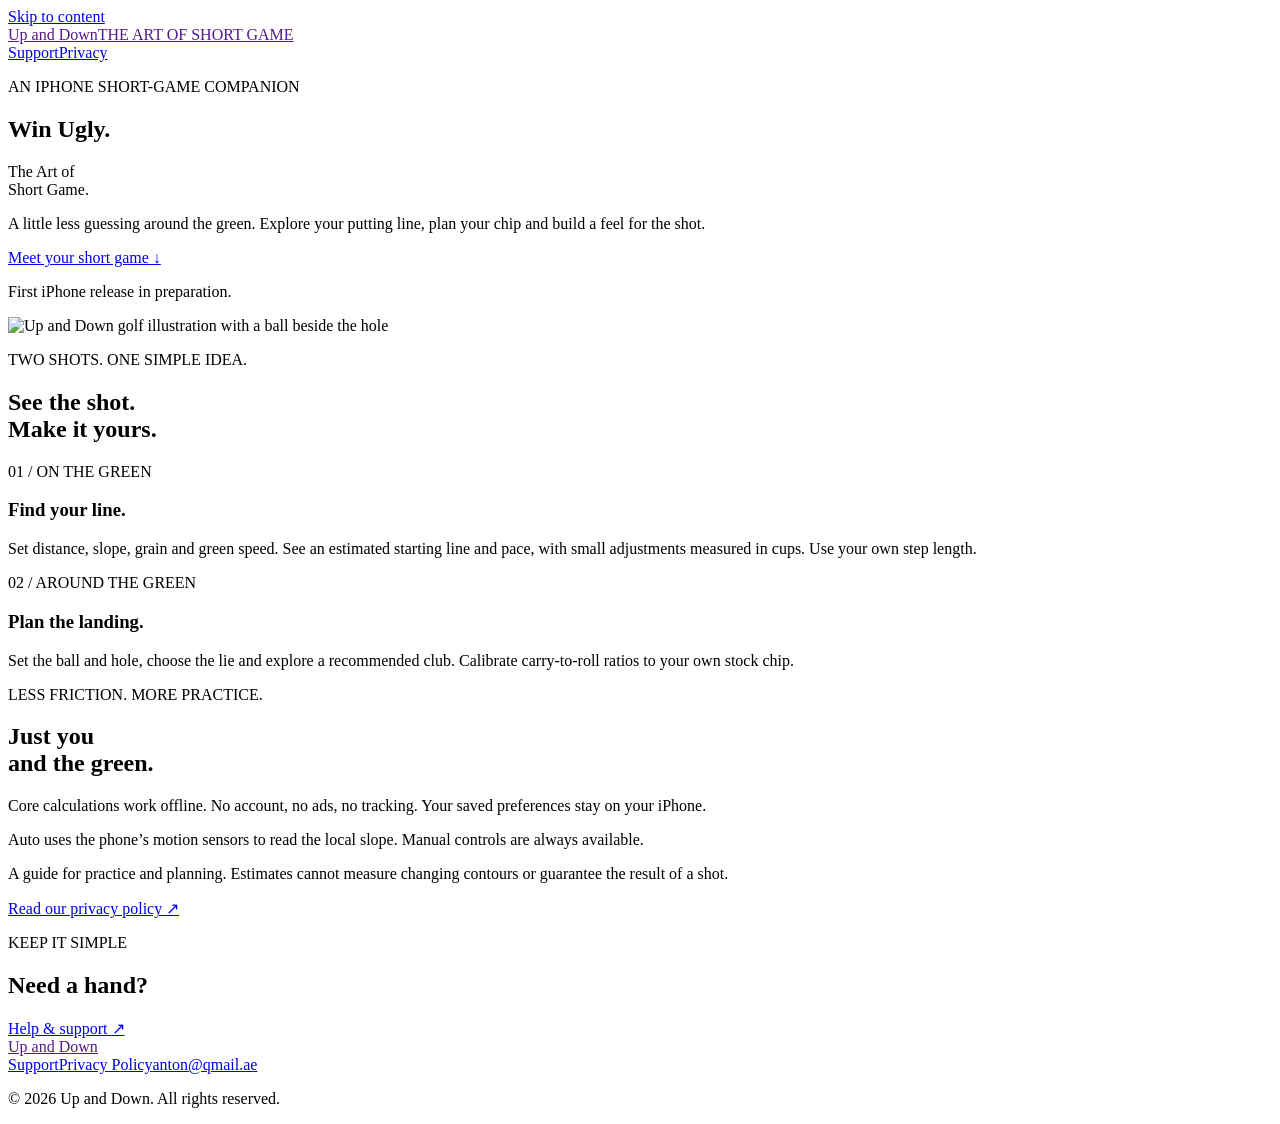
==== index.html @ eceee54b "Publish Up and Down support and privacy website" ====
<!doctype html><html lang="en"><head><base href="/up-and-down-support/"><meta charset="utf-8"><meta name="viewport" content="width=device-width,initial-scale=1"><meta name="description" content="Up and Down — an iPhone companion for putting and chipping. Support, practical guidance and privacy information."><meta name="theme-color" content="#849640"><link rel="icon" href="assets/icon.png"><link rel="stylesheet" href="style.css"><title>Win Ugly. · Up and Down</title></head><body><a class="skip" href="#main">Skip to content</a><header><a class="brand" href="">Up and Down<span>THE ART OF SHORT GAME</span></a><nav aria-label="Main navigation"><a href="support/">Support</a><a href="privacy/">Privacy</a></nav></header><main id="main"><section class="hero"><div class="hero-copy"><p class="eyebrow">AN IPHONE SHORT-GAME COMPANION</p><h1>Win Ugly.</h1><p class="tagline">The Art of<br>Short Game.</p><p class="intro">A little less guessing around the green. Explore your putting line, plan your chip and build a feel for the shot.</p><a class="cta" href="#game">Meet your short game <span>↓</span></a><p class="launch-note">First iPhone release in preparation.</p></div><div class="hero-art"><img src="assets/brand.jpg" alt="Up and Down golf illustration with a ball beside the hole" fetchpriority="high"></div></section><section class="game-section" id="game"><p class="eyebrow">TWO SHOTS. ONE SIMPLE IDEA.</p><h2>See the shot.<br>Make it yours.</h2><div class="game-grid"><article><span class="section-number">01 / ON THE GREEN</span><h3>Find your line.</h3><p>Set distance, slope, grain and green speed. See an estimated starting line and pace, with small adjustments measured in cups. Use your own step length.</p></article><article><span class="section-number">02 / AROUND THE GREEN</span><h3>Plan the landing.</h3><p>Set the ball and hole, choose the lie and explore a recommended club. Calibrate carry-to-roll ratios to your own stock chip.</p></article></div></section><section class="quiet"><div><p class="eyebrow">LESS FRICTION. MORE PRACTICE.</p><h2>Just you<br>and the green.</h2></div><div><p>Core calculations work offline. No account, no ads, no tracking. Your saved preferences stay on your iPhone.</p><p>Auto uses the phone’s motion sensors to read the local slope. Manual controls are always available.</p><p class="small">A guide for practice and planning. Estimates cannot measure changing contours or guarantee the result of a shot.</p><a class="text-link" href="privacy/">Read our privacy policy ↗</a></div></section><section class="support-strip"><div><p class="eyebrow">KEEP IT SIMPLE</p><h2>Need a hand?</h2></div><a class="cta" href="support/">Help &amp; support <span>↗</span></a></section></main><footer><a class="brand" href="">Up and Down</a><div><a href="support/">Support</a><a href="privacy/">Privacy Policy</a><a href="mailto:anton@qmail.ae">anton@qmail.ae</a></div><p>© 2026 Up and Down. All rights reserved.</p></footer></body></html>
---- style.css ----
*{box-sizing:border-box}html{scroll-behavior:smooth}body{margin:0;background:#f4f3e9;color:#223821;font:17px/1.65 -apple-system,BlinkMacSystemFont,"Helvetica Neue",sans-serif}a{color:inherit}header{max-width:1360px;margin:auto;padding:28px 6%;display:flex;align-items:center;justify-content:space-between;gap:24px}a.brand{text-decoration:none;font-size:23px;font-weight:750;letter-spacing:-.7px;line-height:1.2}.brand span{display:block;font-size:9px;letter-spacing:1.6px;font-weight:600;margin-top:8px}nav{display:flex;gap:30px}nav a{text-decoration:none;font-size:15px;padding:10px 0;min-height:44px}.hero{display:grid;grid-template-columns:1fr 1fr;min-height:710px;max-width:1360px;margin:auto}.hero-copy{padding:75px 8% 70px 12%;align-self:center}.eyebrow{font-size:11px;font-weight:750;letter-spacing:2px;margin:0 0 30px}.hero h1{font-size:clamp(66px,7.8vw,112px);line-height:.97;letter-spacing:-6px;margin:0 0 25px;font-weight:800}.tagline{font-size:42px;line-height:1.05;letter-spacing:-1.8px;font-weight:600;margin:0 0 28px}.intro{max-width:370px;margin-bottom:34px}.hero-art{background:#859840;overflow:hidden;min-height:710px}.hero-art img{height:100%;width:100%;object-fit:cover;object-position:center}.cta{display:inline-flex;justify-content:space-between;gap:32px;align-items:center;background:#ffef23;color:#223821;padding:17px 24px;text-decoration:none;font-weight:650;border-radius:3px;min-height:52px}.cta:hover{background:#f4df16}.launch-note,.small{font-size:13px;color:#4d6049}.launch-note{margin-top:16px}.game-section{max-width:1200px;padding:105px 6%;margin:auto}h2{font-size:clamp(38px,5vw,64px);line-height:1.05;letter-spacing:-2px;margin:0 0 50px}.game-grid{display:grid;grid-template-columns:1fr 1fr;gap:10%}.game-grid article{border-top:1px solid #b5bca9;padding-top:25px}.section-number{font-size:11px;letter-spacing:1.5px;font-weight:700}h3{font-size:28px;letter-spacing:-.7px;line-height:1.2;margin:22px 0 14px}.game-grid p{max-width:390px}.quiet{background:#dce2c6;padding:90px max(6%,calc((100vw - 1056px)/2));display:grid;grid-template-columns:1fr 1fr;gap:10%}.quiet h2{margin-bottom:0}.quiet p:first-child{margin-top:0}.text-link{font-weight:650;text-underline-offset:6px}.support-strip{display:flex;justify-content:space-between;align-items:center;gap:24px;max-width:1200px;margin:auto;padding:85px 6%}.support-strip h2{margin-bottom:0}.support-strip .eyebrow{margin-bottom:20px}footer{padding:50px 6% 30px;background:#233b26;color:#f4f3e9}footer>div{display:flex;flex-wrap:wrap;gap:28px;margin-top:25px}footer a{min-height:44px}footer p{font-size:12px;opacity:.75;margin:28px 0 0}.article{max-width:820px;padding:65px 30px 100px;margin:auto}.article h1{font-size:58px;line-height:1.06;letter-spacing:-2.6px;margin:0 0 24px}.article h3{font-size:25px;margin-top:38px}.article p{max-width:700px}.article a:not(.cta){text-underline-offset:3px;overflow-wrap:anywhere}.article .lead{font-size:21px}.article .cta{margin:10px 0 26px}.policy-date{font-size:14px;color:#52614e}.skip{position:fixed;top:-100px;left:20px;z-index:10;background:#ffef23;padding:12px 24px}.skip:focus{top:10px}:focus-visible{outline:3px solid #bb371e;outline-offset:5px}@media(max-width:700px){header{padding:22px 6%}.brand span{font-size:8px}nav{gap:18px}.hero{grid-template-columns:1fr}.hero-copy{padding:55px 7% 45px}.hero h1{font-size:80px;letter-spacing:-4px}.tagline{font-size:36px}.hero-art{min-height:0;height:600px;margin:0 6%}.hero-art img{object-fit:cover}.game-section{padding:70px 7%}.game-grid,.quiet{grid-template-columns:1fr;gap:35px}.quiet{padding:65px 7%}.support-strip{padding:65px 7%;align-items:flex-start;flex-direction:column}.article{padding:45px 7% 65px}.article h1{font-size:44px}.article h3{font-size:23px}h2{margin-bottom:35px}}@media(prefers-reduced-motion:reduce){html{scroll-behavior:auto}}@media(min-width:701px){.hero{height:760px;min-height:0}.hero-art{height:760px;min-height:0}.hero-art img{object-fit:contain}.hero-copy{padding-top:45px;padding-bottom:45px}}
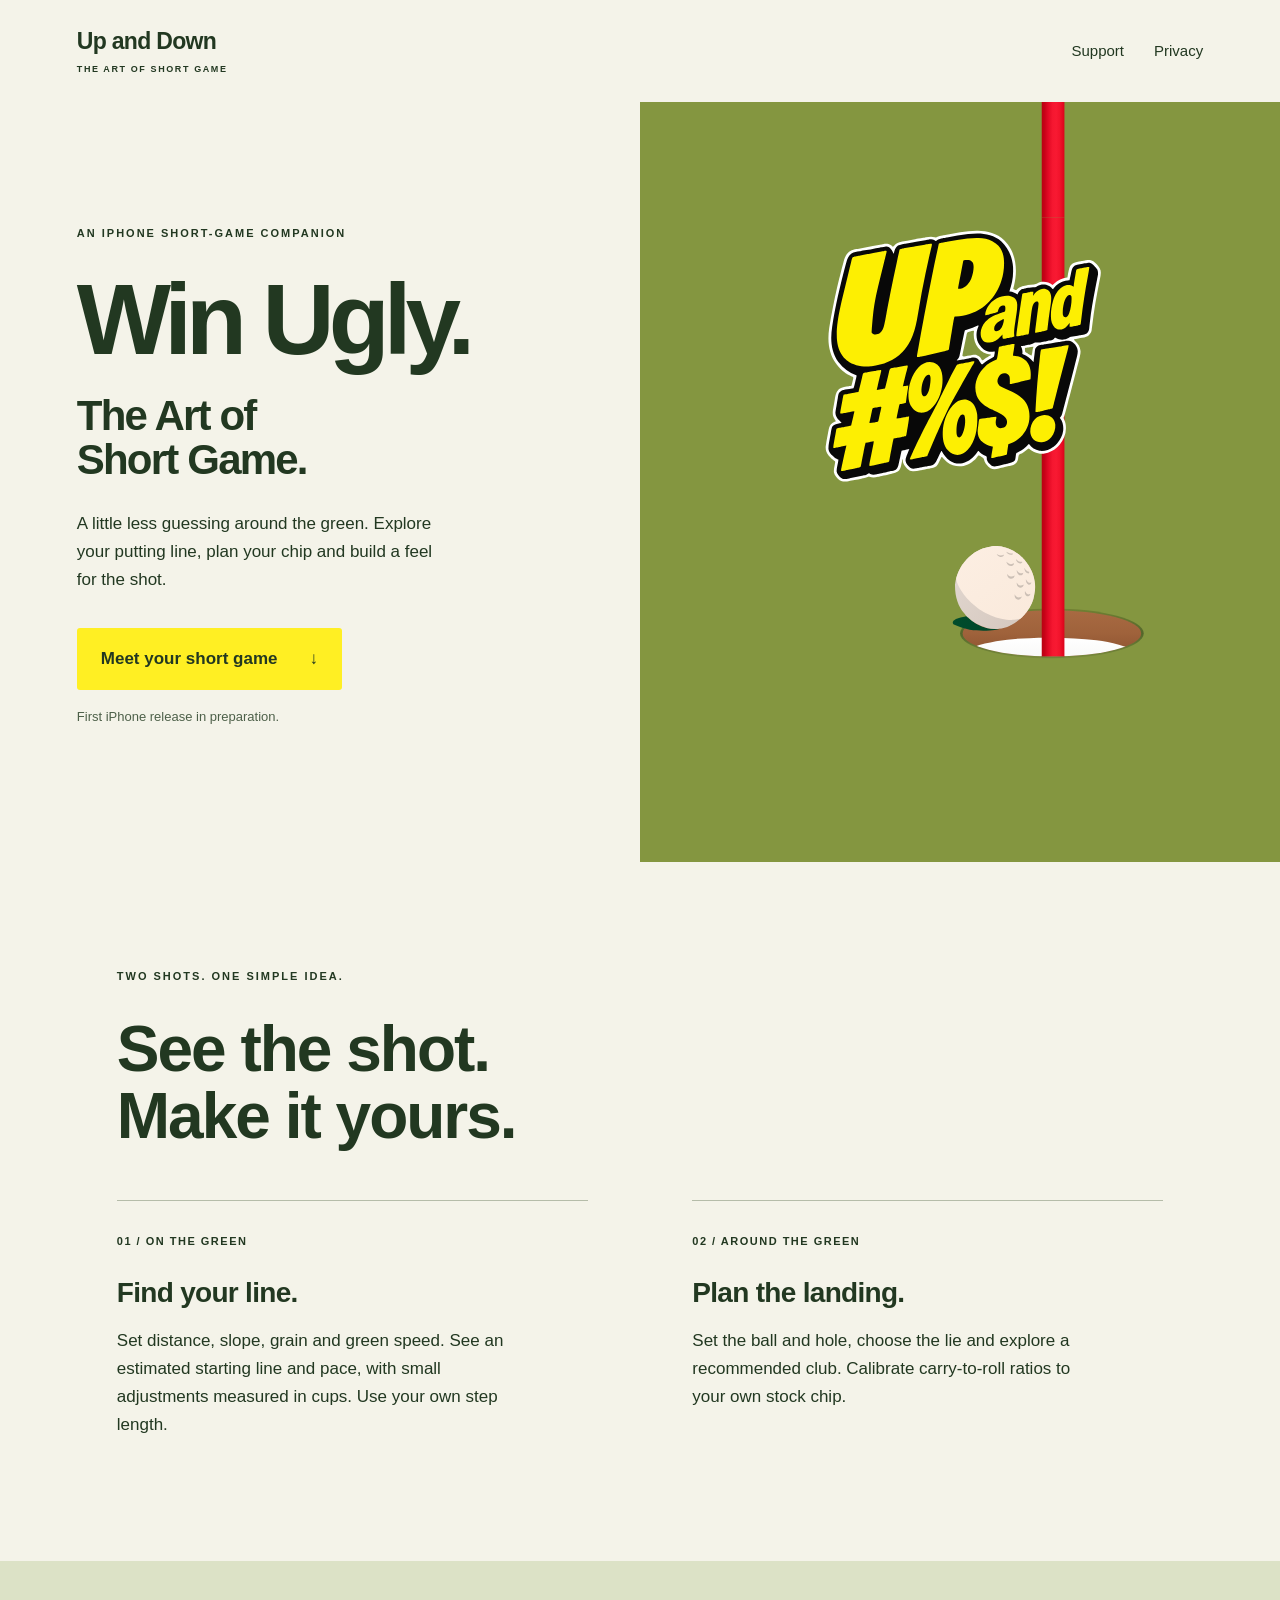
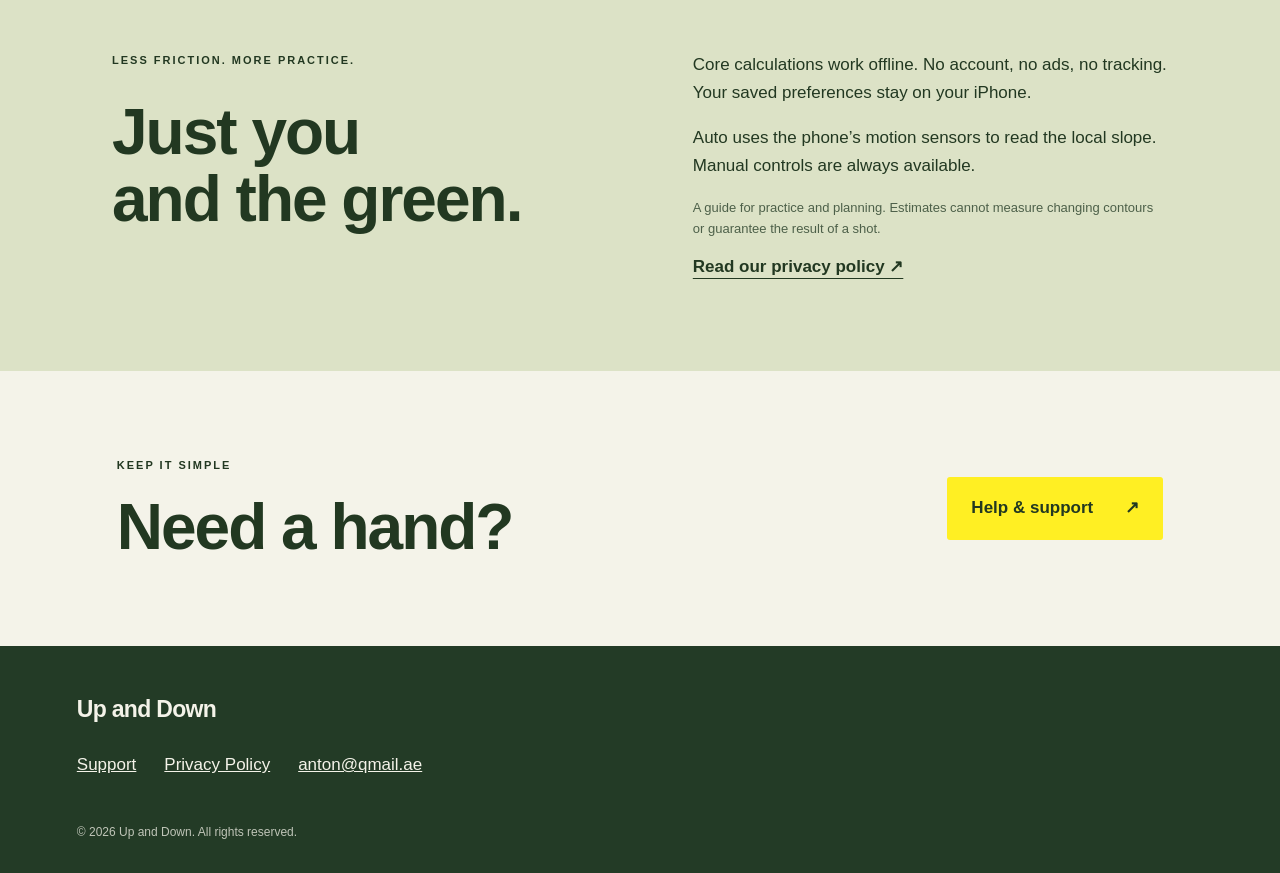
==== commit 5c79b04e: "Serve landing, support and privacy pages at tryupanddown.com" ====
--- a/index.html
+++ b/index.html
@@ -1 +1 @@
-<!doctype html><html lang="en"><head><base href="/up-and-down-support/"><meta charset="utf-8"><meta name="viewport" content="width=device-width,initial-scale=1"><meta name="description" content="Up and Down — an iPhone companion for putting and chipping. Support, practical guidance and privacy information."><meta name="theme-color" content="#849640"><link rel="icon" href="assets/icon.png"><link rel="stylesheet" href="style.css"><title>Win Ugly. · Up and Down</title></head><body><a class="skip" href="#main">Skip to content</a><header><a class="brand" href="">Up and Down<span>THE ART OF SHORT GAME</span></a><nav aria-label="Main navigation"><a href="support/">Support</a><a href="privacy/">Privacy</a></nav></header><main id="main"><section class="hero"><div class="hero-copy"><p class="eyebrow">AN IPHONE SHORT-GAME COMPANION</p><h1>Win Ugly.</h1><p class="tagline">The Art of<br>Short Game.</p><p class="intro">A little less guessing around the green. Explore your putting line, plan your chip and build a feel for the shot.</p><a class="cta" href="#game">Meet your short game <span>↓</span></a><p class="launch-note">First iPhone release in preparation.</p></div><div class="hero-art"><img src="assets/brand.jpg" alt="Up and Down golf illustration with a ball beside the hole" fetchpriority="high"></div></section><section class="game-section" id="game"><p class="eyebrow">TWO SHOTS. ONE SIMPLE IDEA.</p><h2>See the shot.<br>Make it yours.</h2><div class="game-grid"><article><span class="section-number">01 / ON THE GREEN</span><h3>Find your line.</h3><p>Set distance, slope, grain and green speed. See an estimated starting line and pace, with small adjustments measured in cups. Use your own step length.</p></article><article><span class="section-number">02 / AROUND THE GREEN</span><h3>Plan the landing.</h3><p>Set the ball and hole, choose the lie and explore a recommended club. Calibrate carry-to-roll ratios to your own stock chip.</p></article></div></section><section class="quiet"><div><p class="eyebrow">LESS FRICTION. MORE PRACTICE.</p><h2>Just you<br>and the green.</h2></div><div><p>Core calculations work offline. No account, no ads, no tracking. Your saved preferences stay on your iPhone.</p><p>Auto uses the phone’s motion sensors to read the local slope. Manual controls are always available.</p><p class="small">A guide for practice and planning. Estimates cannot measure changing contours or guarantee the result of a shot.</p><a class="text-link" href="privacy/">Read our privacy policy ↗</a></div></section><section class="support-strip"><div><p class="eyebrow">KEEP IT SIMPLE</p><h2>Need a hand?</h2></div><a class="cta" href="support/">Help &amp; support <span>↗</span></a></section></main><footer><a class="brand" href="">Up and Down</a><div><a href="support/">Support</a><a href="privacy/">Privacy Policy</a><a href="mailto:anton@qmail.ae">anton@qmail.ae</a></div><p>© 2026 Up and Down. All rights reserved.</p></footer></body></html>+<!doctype html><html lang="en"><head><base href="/"><meta charset="utf-8"><meta name="viewport" content="width=device-width,initial-scale=1"><meta name="description" content="Up and Down — an iPhone companion for putting and chipping. Support, practical guidance and privacy information."><meta name="theme-color" content="#849640"><link rel="icon" href="assets/icon.png"><link rel="stylesheet" href="style.css?v=20261108-vector"><title>Win Ugly. · Up and Down</title></head><body><a class="skip" href="#main">Skip to content</a><header><a class="brand" href="">Up and Down<span>THE ART OF SHORT GAME</span></a><nav aria-label="Main navigation"><a href="support/">Support</a><a href="privacy/">Privacy</a></nav></header><main id="main"><section class="hero"><div class="hero-copy"><p class="eyebrow">AN IPHONE SHORT-GAME COMPANION</p><h1>Win Ugly.</h1><p class="tagline">The Art of<br>Short Game.</p><p class="intro">A little less guessing around the green. Explore your putting line, plan your chip and build a feel for the shot.</p><a class="cta" href="#game">Meet your short game <span>↓</span></a><p class="launch-note">First iPhone release in preparation.</p></div><div class="hero-art"><img src="assets/brand.svg" alt="Up and Down golf illustration with a ball beside the hole" fetchpriority="high"></div></section><section class="game-section" id="game"><p class="eyebrow">TWO SHOTS. ONE SIMPLE IDEA.</p><h2>See the shot.<br>Make it yours.</h2><div class="game-grid"><article><span class="section-number">01 / ON THE GREEN</span><h3>Find your line.</h3><p>Set distance, slope, grain and green speed. See an estimated starting line and pace, with small adjustments measured in cups. Use your own step length.</p></article><article><span class="section-number">02 / AROUND THE GREEN</span><h3>Plan the landing.</h3><p>Set the ball and hole, choose the lie and explore a recommended club. Calibrate carry-to-roll ratios to your own stock chip.</p></article></div></section><section class="quiet"><div><p class="eyebrow">LESS FRICTION. MORE PRACTICE.</p><h2>Just you<br>and the green.</h2></div><div><p>Core calculations work offline. No account, no ads, no tracking. Your saved preferences stay on your iPhone.</p><p>Auto uses the phone’s motion sensors to read the local slope. Manual controls are always available.</p><p class="small">A guide for practice and planning. Estimates cannot measure changing contours or guarantee the result of a shot.</p><a class="text-link" href="privacy/">Read our privacy policy ↗</a></div></section><section class="support-strip"><div><p class="eyebrow">KEEP IT SIMPLE</p><h2>Need a hand?</h2></div><a class="cta" href="support/">Help &amp; support <span>↗</span></a></section></main><footer><a class="brand" href="">Up and Down</a><div><a href="support/">Support</a><a href="privacy/">Privacy Policy</a><a href="mailto:anton@qmail.ae">anton@qmail.ae</a></div><p>© 2026 Up and Down. All rights reserved.</p></footer></body></html>
--- a/style.css
+++ b/style.css
@@ -1 +1 @@
-*{box-sizing:border-box}html{scroll-behavior:smooth}body{margin:0;background:#f4f3e9;color:#223821;font:17px/1.65 -apple-system,BlinkMacSystemFont,"Helvetica Neue",sans-serif}a{color:inherit}header{max-width:1360px;margin:auto;padding:28px 6%;display:flex;align-items:center;justify-content:space-between;gap:24px}a.brand{text-decoration:none;font-size:23px;font-weight:750;letter-spacing:-.7px;line-height:1.2}.brand span{display:block;font-size:9px;letter-spacing:1.6px;font-weight:600;margin-top:8px}nav{display:flex;gap:30px}nav a{text-decoration:none;font-size:15px;padding:10px 0;min-height:44px}.hero{display:grid;grid-template-columns:1fr 1fr;min-height:710px;max-width:1360px;margin:auto}.hero-copy{padding:75px 8% 70px 12%;align-self:center}.eyebrow{font-size:11px;font-weight:750;letter-spacing:2px;margin:0 0 30px}.hero h1{font-size:clamp(66px,7.8vw,112px);line-height:.97;letter-spacing:-6px;margin:0 0 25px;font-weight:800}.tagline{font-size:42px;line-height:1.05;letter-spacing:-1.8px;font-weight:600;margin:0 0 28px}.intro{max-width:370px;margin-bottom:34px}.hero-art{background:#859840;overflow:hidden;min-height:710px}.hero-art img{height:100%;width:100%;object-fit:cover;object-position:center}.cta{display:inline-flex;justify-content:space-between;gap:32px;align-items:center;background:#ffef23;color:#223821;padding:17px 24px;text-decoration:none;font-weight:650;border-radius:3px;min-height:52px}.cta:hover{background:#f4df16}.launch-note,.small{font-size:13px;color:#4d6049}.launch-note{margin-top:16px}.game-section{max-width:1200px;padding:105px 6%;margin:auto}h2{font-size:clamp(38px,5vw,64px);line-height:1.05;letter-spacing:-2px;margin:0 0 50px}.game-grid{display:grid;grid-template-columns:1fr 1fr;gap:10%}.game-grid article{border-top:1px solid #b5bca9;padding-top:25px}.section-number{font-size:11px;letter-spacing:1.5px;font-weight:700}h3{font-size:28px;letter-spacing:-.7px;line-height:1.2;margin:22px 0 14px}.game-grid p{max-width:390px}.quiet{background:#dce2c6;padding:90px max(6%,calc((100vw - 1056px)/2));display:grid;grid-template-columns:1fr 1fr;gap:10%}.quiet h2{margin-bottom:0}.quiet p:first-child{margin-top:0}.text-link{font-weight:650;text-underline-offset:6px}.support-strip{display:flex;justify-content:space-between;align-items:center;gap:24px;max-width:1200px;margin:auto;padding:85px 6%}.support-strip h2{margin-bottom:0}.support-strip .eyebrow{margin-bottom:20px}footer{padding:50px 6% 30px;background:#233b26;color:#f4f3e9}footer>div{display:flex;flex-wrap:wrap;gap:28px;margin-top:25px}footer a{min-height:44px}footer p{font-size:12px;opacity:.75;margin:28px 0 0}.article{max-width:820px;padding:65px 30px 100px;margin:auto}.article h1{font-size:58px;line-height:1.06;letter-spacing:-2.6px;margin:0 0 24px}.article h3{font-size:25px;margin-top:38px}.article p{max-width:700px}.article a:not(.cta){text-underline-offset:3px;overflow-wrap:anywhere}.article .lead{font-size:21px}.article .cta{margin:10px 0 26px}.policy-date{font-size:14px;color:#52614e}.skip{position:fixed;top:-100px;left:20px;z-index:10;background:#ffef23;padding:12px 24px}.skip:focus{top:10px}:focus-visible{outline:3px solid #bb371e;outline-offset:5px}@media(max-width:700px){header{padding:22px 6%}.brand span{font-size:8px}nav{gap:18px}.hero{grid-template-columns:1fr}.hero-copy{padding:55px 7% 45px}.hero h1{font-size:80px;letter-spacing:-4px}.tagline{font-size:36px}.hero-art{min-height:0;height:600px;margin:0 6%}.hero-art img{object-fit:cover}.game-section{padding:70px 7%}.game-grid,.quiet{grid-template-columns:1fr;gap:35px}.quiet{padding:65px 7%}.support-strip{padding:65px 7%;align-items:flex-start;flex-direction:column}.article{padding:45px 7% 65px}.article h1{font-size:44px}.article h3{font-size:23px}h2{margin-bottom:35px}}@media(prefers-reduced-motion:reduce){html{scroll-behavior:auto}}@media(min-width:701px){.hero{height:760px;min-height:0}.hero-art{height:760px;min-height:0}.hero-art img{object-fit:contain}.hero-copy{padding-top:45px;padding-bottom:45px}}
+*{box-sizing:border-box}html{scroll-behavior:smooth}body{margin:0;background:#f4f3e9;color:#223821;font:17px/1.65 -apple-system,BlinkMacSystemFont,"Helvetica Neue",sans-serif}a{color:inherit}header{max-width:1360px;margin:auto;padding:28px 6%;display:flex;align-items:center;justify-content:space-between;gap:24px}a.brand{text-decoration:none;font-size:23px;font-weight:750;letter-spacing:-.7px;line-height:1.2}.brand span{display:block;font-size:9px;letter-spacing:1.6px;font-weight:600;margin-top:8px}nav{display:flex;gap:30px}nav a{text-decoration:none;font-size:15px;padding:10px 0;min-height:44px}.hero{display:grid;grid-template-columns:1fr 1fr;min-height:710px;max-width:1360px;margin:auto}.hero-copy{padding:75px 8% 70px 12%;align-self:center}.eyebrow{font-size:11px;font-weight:750;letter-spacing:2px;margin:0 0 30px}.hero h1{font-size:clamp(66px,7.8vw,112px);line-height:.97;letter-spacing:-6px;margin:0 0 25px;font-weight:800}.tagline{font-size:42px;line-height:1.05;letter-spacing:-1.8px;font-weight:600;margin:0 0 28px}.intro{max-width:370px;margin-bottom:34px}.hero-art{background:#849640;overflow:hidden;min-height:710px}.hero-art img{height:100%;width:100%;object-fit:cover;object-position:center top}.cta{display:inline-flex;justify-content:space-between;gap:32px;align-items:center;background:#ffef23;color:#223821;padding:17px 24px;text-decoration:none;font-weight:650;border-radius:3px;min-height:52px}.cta:hover{background:#f4df16}.launch-note,.small{font-size:13px;color:#4d6049}.launch-note{margin-top:16px}.game-section{max-width:1200px;padding:105px 6%;margin:auto}h2{font-size:clamp(38px,5vw,64px);line-height:1.05;letter-spacing:-2px;margin:0 0 50px}.game-grid{display:grid;grid-template-columns:1fr 1fr;gap:10%}.game-grid article{border-top:1px solid #b5bca9;padding-top:25px}.section-number{font-size:11px;letter-spacing:1.5px;font-weight:700}h3{font-size:28px;letter-spacing:-.7px;line-height:1.2;margin:22px 0 14px}.game-grid p{max-width:390px}.quiet{background:#dce2c6;padding:90px max(6%,calc((100vw - 1056px)/2));display:grid;grid-template-columns:1fr 1fr;gap:10%}.quiet h2{margin-bottom:0}.quiet p:first-child{margin-top:0}.text-link{font-weight:650;text-underline-offset:6px}.support-strip{display:flex;justify-content:space-between;align-items:center;gap:24px;max-width:1200px;margin:auto;padding:85px 6%}.support-strip h2{margin-bottom:0}.support-strip .eyebrow{margin-bottom:20px}footer{padding:50px 6% 30px;background:#233b26;color:#f4f3e9}footer>div{display:flex;flex-wrap:wrap;gap:28px;margin-top:25px}footer a{min-height:44px}footer p{font-size:12px;opacity:.75;margin:28px 0 0}.article{max-width:820px;padding:65px 30px 100px;margin:auto}.article h1{font-size:58px;line-height:1.06;letter-spacing:-2.6px;margin:0 0 24px}.article h3{font-size:25px;margin-top:38px}.article p{max-width:700px}.article a:not(.cta){text-underline-offset:3px;overflow-wrap:anywhere}.article .lead{font-size:21px}.article .cta{margin:10px 0 26px}.policy-date{font-size:14px;color:#52614e}.skip{position:fixed;top:-100px;left:20px;z-index:10;background:#ffef23;padding:12px 24px}.skip:focus{top:10px}:focus-visible{outline:3px solid #bb371e;outline-offset:5px}@media(max-width:700px){header{padding:22px 6%}.brand span{font-size:8px}nav{gap:18px}.hero{grid-template-columns:1fr}.hero-copy{padding:55px 7% 45px}.hero h1{font-size:80px;letter-spacing:-4px}.tagline{font-size:36px}.hero-art{min-height:0;height:600px;margin:0 6%}.hero-art img{object-fit:cover}.game-section{padding:70px 7%}.game-grid,.quiet{grid-template-columns:1fr;gap:35px}.quiet{padding:65px 7%}.support-strip{padding:65px 7%;align-items:flex-start;flex-direction:column}.article{padding:45px 7% 65px}.article h1{font-size:44px}.article h3{font-size:23px}h2{margin-bottom:35px}}@media(prefers-reduced-motion:reduce){html{scroll-behavior:auto}}@media(min-width:701px){.hero{height:760px;min-height:0}.hero-art{height:760px;min-height:0}.hero-art img{object-fit:contain}.hero-copy{padding-top:45px;padding-bottom:45px}}
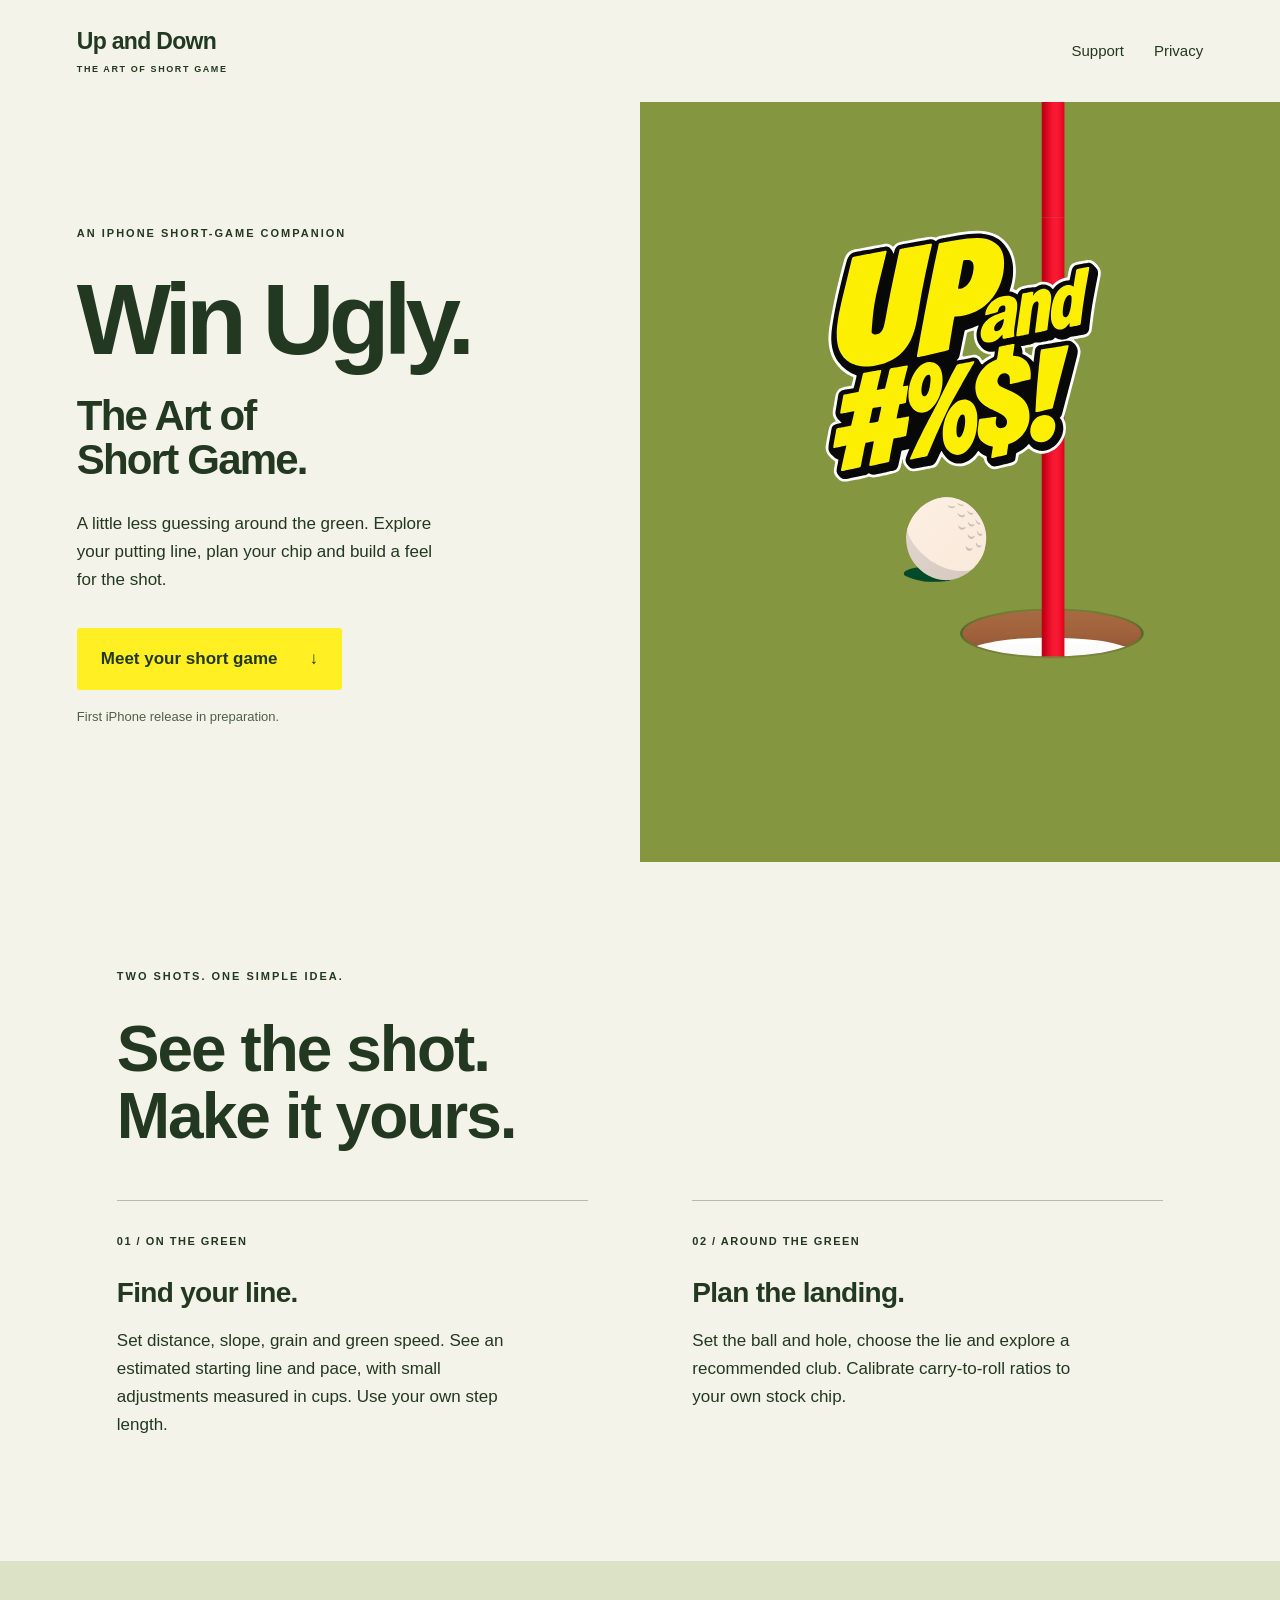
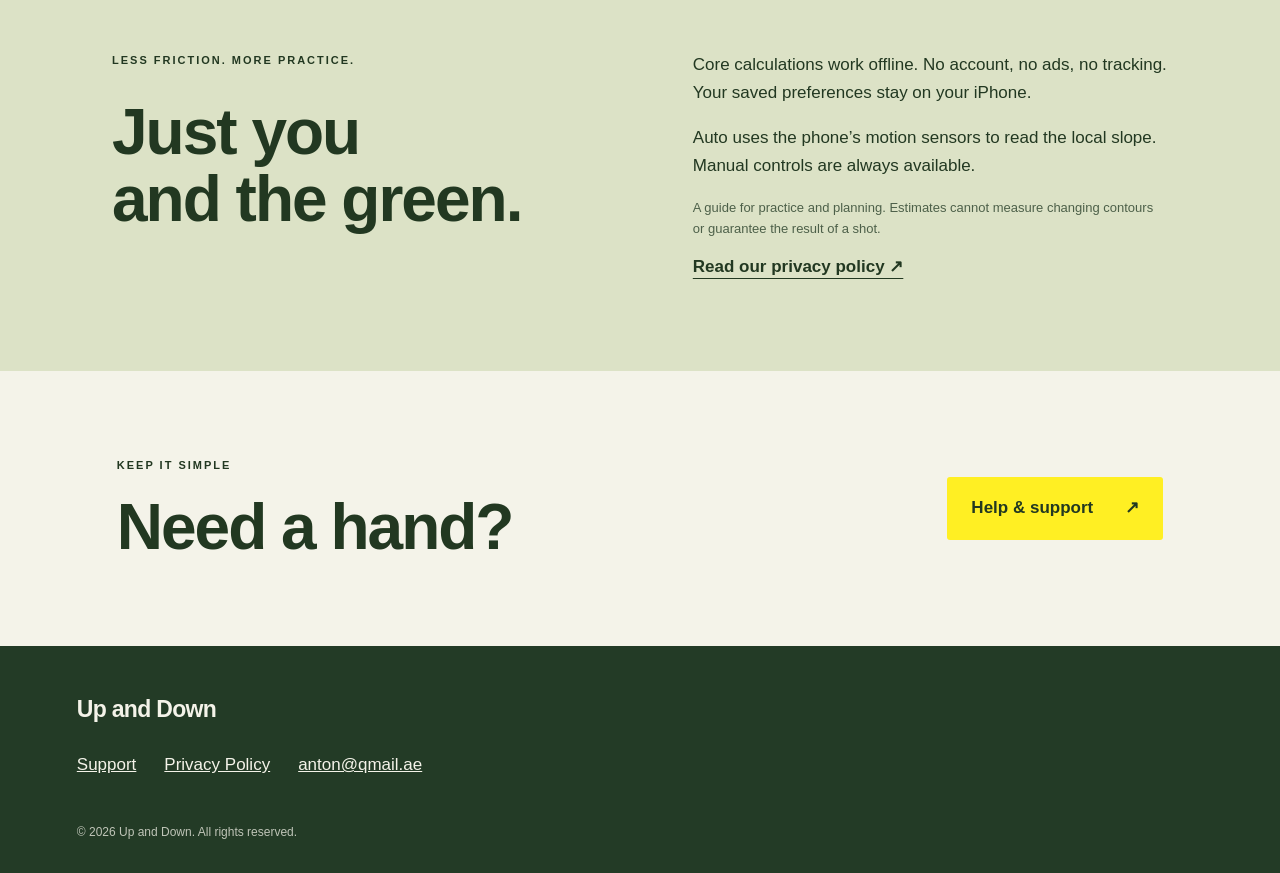
==== commit 8c7cd985: "Leave a short putting gap between the ball and hole in hero artwork" ====
--- a/index.html
+++ b/index.html
@@ -1 +1 @@
-<!doctype html><html lang="en"><head><base href="/"><meta charset="utf-8"><meta name="viewport" content="width=device-width,initial-scale=1"><meta name="description" content="Up and Down — an iPhone companion for putting and chipping. Support, practical guidance and privacy information."><meta name="theme-color" content="#849640"><link rel="icon" href="assets/icon.png"><link rel="stylesheet" href="style.css?v=20261108-vector"><title>Win Ugly. · Up and Down</title></head><body><a class="skip" href="#main">Skip to content</a><header><a class="brand" href="">Up and Down<span>THE ART OF SHORT GAME</span></a><nav aria-label="Main navigation"><a href="support/">Support</a><a href="privacy/">Privacy</a></nav></header><main id="main"><section class="hero"><div class="hero-copy"><p class="eyebrow">AN IPHONE SHORT-GAME COMPANION</p><h1>Win Ugly.</h1><p class="tagline">The Art of<br>Short Game.</p><p class="intro">A little less guessing around the green. Explore your putting line, plan your chip and build a feel for the shot.</p><a class="cta" href="#game">Meet your short game <span>↓</span></a><p class="launch-note">First iPhone release in preparation.</p></div><div class="hero-art"><img src="assets/brand.svg" alt="Up and Down golf illustration with a ball beside the hole" fetchpriority="high"></div></section><section class="game-section" id="game"><p class="eyebrow">TWO SHOTS. ONE SIMPLE IDEA.</p><h2>See the shot.<br>Make it yours.</h2><div class="game-grid"><article><span class="section-number">01 / ON THE GREEN</span><h3>Find your line.</h3><p>Set distance, slope, grain and green speed. See an estimated starting line and pace, with small adjustments measured in cups. Use your own step length.</p></article><article><span class="section-number">02 / AROUND THE GREEN</span><h3>Plan the landing.</h3><p>Set the ball and hole, choose the lie and explore a recommended club. Calibrate carry-to-roll ratios to your own stock chip.</p></article></div></section><section class="quiet"><div><p class="eyebrow">LESS FRICTION. MORE PRACTICE.</p><h2>Just you<br>and the green.</h2></div><div><p>Core calculations work offline. No account, no ads, no tracking. Your saved preferences stay on your iPhone.</p><p>Auto uses the phone’s motion sensors to read the local slope. Manual controls are always available.</p><p class="small">A guide for practice and planning. Estimates cannot measure changing contours or guarantee the result of a shot.</p><a class="text-link" href="privacy/">Read our privacy policy ↗</a></div></section><section class="support-strip"><div><p class="eyebrow">KEEP IT SIMPLE</p><h2>Need a hand?</h2></div><a class="cta" href="support/">Help &amp; support <span>↗</span></a></section></main><footer><a class="brand" href="">Up and Down</a><div><a href="support/">Support</a><a href="privacy/">Privacy Policy</a><a href="mailto:anton@qmail.ae">anton@qmail.ae</a></div><p>© 2026 Up and Down. All rights reserved.</p></footer></body></html>+<!doctype html><html lang="en"><head><base href="/"><meta charset="utf-8"><meta name="viewport" content="width=device-width,initial-scale=1"><meta name="description" content="Up and Down — an iPhone companion for putting and chipping. Support, practical guidance and privacy information."><meta name="theme-color" content="#849640"><link rel="icon" href="assets/icon.png"><link rel="stylesheet" href="style.css?v=20261108-vector"><title>Win Ugly. · Up and Down</title></head><body><a class="skip" href="#main">Skip to content</a><header><a class="brand" href="">Up and Down<span>THE ART OF SHORT GAME</span></a><nav aria-label="Main navigation"><a href="support/">Support</a><a href="privacy/">Privacy</a></nav></header><main id="main"><section class="hero"><div class="hero-copy"><p class="eyebrow">AN IPHONE SHORT-GAME COMPANION</p><h1>Win Ugly.</h1><p class="tagline">The Art of<br>Short Game.</p><p class="intro">A little less guessing around the green. Explore your putting line, plan your chip and build a feel for the shot.</p><a class="cta" href="#game">Meet your short game <span>↓</span></a><p class="launch-note">First iPhone release in preparation.</p></div><div class="hero-art"><img src="assets/brand.svg?v=20261108-spacing" alt="Up and Down golf illustration with a ball beside the hole" fetchpriority="high"></div></section><section class="game-section" id="game"><p class="eyebrow">TWO SHOTS. ONE SIMPLE IDEA.</p><h2>See the shot.<br>Make it yours.</h2><div class="game-grid"><article><span class="section-number">01 / ON THE GREEN</span><h3>Find your line.</h3><p>Set distance, slope, grain and green speed. See an estimated starting line and pace, with small adjustments measured in cups. Use your own step length.</p></article><article><span class="section-number">02 / AROUND THE GREEN</span><h3>Plan the landing.</h3><p>Set the ball and hole, choose the lie and explore a recommended club. Calibrate carry-to-roll ratios to your own stock chip.</p></article></div></section><section class="quiet"><div><p class="eyebrow">LESS FRICTION. MORE PRACTICE.</p><h2>Just you<br>and the green.</h2></div><div><p>Core calculations work offline. No account, no ads, no tracking. Your saved preferences stay on your iPhone.</p><p>Auto uses the phone’s motion sensors to read the local slope. Manual controls are always available.</p><p class="small">A guide for practice and planning. Estimates cannot measure changing contours or guarantee the result of a shot.</p><a class="text-link" href="privacy/">Read our privacy policy ↗</a></div></section><section class="support-strip"><div><p class="eyebrow">KEEP IT SIMPLE</p><h2>Need a hand?</h2></div><a class="cta" href="support/">Help &amp; support <span>↗</span></a></section></main><footer><a class="brand" href="">Up and Down</a><div><a href="support/">Support</a><a href="privacy/">Privacy Policy</a><a href="mailto:anton@qmail.ae">anton@qmail.ae</a></div><p>© 2026 Up and Down. All rights reserved.</p></footer></body></html>
